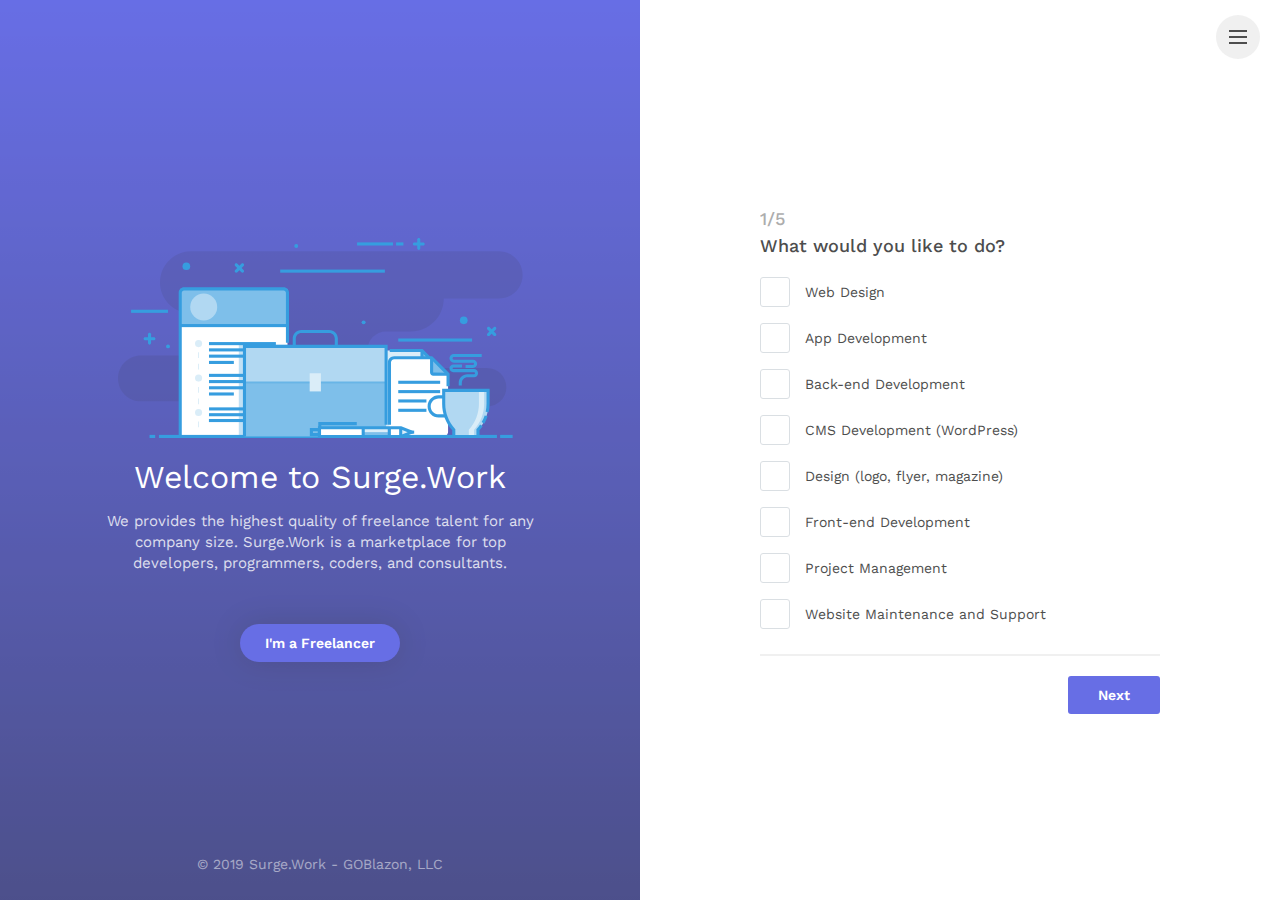
==== public/index.html @ 239bff36 "first commit" ====
<!DOCTYPE html>
<html lang="en">

<head>
    <meta charset="utf-8">
    <meta http-equiv="X-UA-Compatible" content="IE=edge">
    <meta name="viewport" content="width=device-width, initial-scale=1, shrink-to-fit=no">
    <meta name="description" content="Start a project with Surge.Work. Welcome to the world of freelancers.">
    <meta name="keywords" content="Offshore outsourcing, Freelancers, php Programmers, Coders, Developers,  Web Designers, Website Design">
    <meta name="author" content="GOBlazon - GitStray">
    <title>Surge.Work | Hire freelancers to help you with your next project.</title>

    <!-- update the version number as needed -->
    <script defer src="/__/firebase/6.4.0/firebase-app.js"></script>
    <!-- include only the Firebase features as you need -->
    <script defer src="/__/firebase/6.4.0/firebase-auth.js"></script>
    <script defer src="/__/firebase/6.4.0/firebase-database.js"></script>
    <script defer src="/__/firebase/6.4.0/firebase-messaging.js"></script>
    <script defer src="/__/firebase/6.4.0/firebase-storage.js"></script>
    <!-- initialize the SDK after all desired features are loaded -->
    <script defer src="/__/firebase/init.js"></script>

    <!-- Favicons-->
    <link rel="shortcut icon" href="img/favicon.ico" type="image/x-icon">
    <link rel="apple-touch-icon" type="image/x-icon" href="img/apple-touch-icon-57x57-precomposed.png">
    <link rel="apple-touch-icon" type="image/x-icon" sizes="72x72" href="img/apple-touch-icon-72x72-precomposed.png">
    <link rel="apple-touch-icon" type="image/x-icon" sizes="114x114" href="img/apple-touch-icon-114x114-precomposed.png">
    <link rel="apple-touch-icon" type="image/x-icon" sizes="144x144" href="img/apple-touch-icon-144x144-precomposed.png">

    <!-- GOOGLE WEB FONT -->
    <link href="https://fonts.googleapis.com/css?family=Work+Sans:400,500,600" rel="stylesheet">

    <!-- BASE CSS -->
    <link href="css/bootstrap.min.css" rel="stylesheet">
	<link href="css/menu.css" rel="stylesheet">
    <link href="css/style.css" rel="stylesheet">
	<link href="css/vendors.css" rel="stylesheet">

    <!-- YOUR CUSTOM CSS -->
    <link href="css/custom.css" rel="stylesheet">
	
	<!-- MODERNIZR MENU -->
	<script src="js/modernizr.js"></script>

</head>

<body>
	
	<div id="preloader">
		<div data-loader="circle-side"></div>
	</div><!-- /Preload -->
	
	<div id="loader_form">
		<div data-loader="circle-side-2"></div>
	</div><!-- /loader_form -->
	
	<nav>
            <ul class="cd-primary-nav">
                    <li><a href="index.html" class="animated_link">Request a Developer</a></li>
                    <li><a href="about.html" class="animated_link">About Us Surge.Work</a></li>
                    <li><a href="contacts.html" class="animated_link">Contact Us</a></li>
                  </ul>
	</nav>
	<!-- /menu -->
	
	<div class="container-fluid full-height">
		<div class="row row-height">
			<div class="col-lg-6 content-left">
				<div class="content-left-wrapper">
                        <!--a href="index.html" id="logo"><img src="img/logo.png" alt="" width="49" height="35"></a-->
                        <!--div id="social">
                          <ul>
                            <li><a href="#0"><i class="icon-facebook"></i></a></li>
                            <li><a href="#0"><i class="icon-twitter"></i></a></li>
                            <li><a href="#0"><i class="icon-google"></i></a></li>
                            <li><a href="#0"><i class="icon-linkedin"></i></a></li>
                          </ul>
                        </div>-->
                        <!-- /social -->
					<!-- /social -->
					<div>
						<figure><img src="img/info_graphic_3.svg" alt="" class="img-fluid"></figure>
						<h2>Welcome to Surge.Work</h2>
						<p>We provides the highest quality of freelance talent for any company size.  Surge.Work is a marketplace for top developers, programmers, coders, and consultants.</p>
						<a href="https://goblazon.com/" class="btn_1 rounded" target="_blank">I'm a Freelancer</a>
						<a href="#start" class="btn_1 rounded mobile_btn">Start Now!</a>
						</div>
						<div class="copy">© 2019 Surge.Work - GOBlazon, LLC</div>
				</div>
				<!-- /content-left-wrapper -->
			</div>
			<!-- /content-left -->

			<div class="col-lg-6 content-right" id="start">
				<div id="wizard_container">
					<div id="top-wizard">
							<div id="progressbar"></div>
						</div>
						<!-- /top-wizard -->
						<form id="wrapped" method="POST" enctype="multipart/form-data">
							<input id="website" name="website" type="text" value="" id="project-type">
							<!-- Leave for security protection, read docs for details -->
							<div id="middle-wizard">
								<div class="step">
									<h3 class="main_question"><strong>1/5</strong>What would you like to do? </h3>
									<div class="form-group">
										<label class="container_check version_2">Web Design 
										<input type="checkbox" name="question_1[]" value="Web Design" class="required" onchange="getVals(this, 'question_1');">
										<span class="checkmark"></span>
										</label>
									</div>
									<div class="form-group">
										<label class="container_check version_2">App Development
										<input type="checkbox" name="question_1[]" value="App Development" class="required" onchange="getVals(this, 'question_1');">
										<span class="checkmark"></span>
										</label>
									</div>
									<div class="form-group">
										<label class="container_check version_2">Back-end Development
										<input type="checkbox" name="question_1[]" value="Back-end Development" class="required" onchange="getVals(this, 'question_1');">
										<span class="checkmark"></span>
										</label>
									</div>
									<div class="form-group">
										<label class="container_check version_2">CMS Development (WordPress)
										<input type="checkbox" name="question_1[]" value="CMS Development (WordPress)" class="required" onchange="getVals(this, 'question_1');">
										<span class="checkmark"></span>
										</label>
									</div>
									<div class="form-group">
										<label class="container_check version_2">Design (logo, flyer, magazine)
										<input type="checkbox" name="question_1[]" value="Design (logo, flyer, magazine)" class="required" onchange="getVals(this, 'question_1');">
										<span class="checkmark"></span>
										</label>
									</div>
									<div class="form-group">
										<label class="container_check version_2">Front-end Development
										<input type="checkbox" name="question_1[]" value="Front-end Development" class="required" onchange="getVals(this, 'question_1');">
										<span class="checkmark"></span>
										</label>
									</div>
									<div class="form-group">
										<label class="container_check version_2">Project Management
										<input type="checkbox" name="question_1[]" value="Project Management" class="required" onchange="getVals(this, 'question_1');">
										<span class="checkmark"></span>
										</label>
									</div>
									<div class="form-group">
										<label class="container_check version_2">Website Maintenance and Support
										<input type="checkbox" name="question_1[]" value="Website Maintenance and Support" class="required" onchange="getVals(this, 'question_1');">
										<span class="checkmark"></span>
										</label>
									</div>
								</div>
								<!-- /step-->
								<div class="step">
									<h3 class="main_question"><strong>2/5</strong>Please provide any additional information</h3>
									<div class="form-group add_top_30">
										<label>Additional information</label>
										<textarea name="additional_message" class="form-control required" id="projectDis" style="height:150px;" placeholder="Type here additional info..." onkeyup="getVals(this, 'additional_message');"></textarea>
									</div>
									<div class="form-group add_top_30">
										<label>Optional file upload<br><small>(Files accepted: gif, jpg, jpeg, .png, .pdf, .doc/docx - Max file size: 50k for demo purpose, you can increase based on your host settings.)</small></label>
										<div class="fileupload">
											<input type="file" name="fileupload" id="fileupload" accept="image/*,.pdf,application/msword,application/vnd.openxmlformats-officedocument.wordprocessingml.document" onchange="getVals(this, 'fileupload');">
										</div>
									</div>
								</div>
								<!-- /step-->
								<div class="step">
									<h3 class="main_question"><strong>3/5</strong>What is your budget?</h3>
									<div class="budget_slider">
										<input type="range" name="budget" id="budget" min="0" max="10000" step="200" value="0" data-orientation="horizontal" onchange="getVals(this, 'budget');">
										<span>$</span>
									</div>
									<p>This doesn't have to be exact. Having this information will better help us deliver the best solution.</p>
                                    <p>If you have no idea what your budget is, leave the amount a $0 and one of our project managers will contact you before getting started.</p>
								</div>
								<!-- /step-->
								<div class="step">
									<h3 class="main_question"><strong>4/5</strong>Please fill with your details</h3>
									<div class="form-group">
										<input type="text" name="firstname" id="firstName" class="form-control required" placeholder="First Name">
									</div>
									<div class="form-group">
										<input type="text" name="lastname" id="lastName" class="form-control required" placeholder="Last Name">
									</div>
									<div class="form-group">
										<input type="email" name="email" id="email" class="form-control required" placeholder="Your Email">
									</div>
									<div class="form-group">
										<input type="text" name="telephone" id="telephone" class="form-control" placeholder="Telephone">
									</div>
									<div class="form-group terms">
										<label class="container_check">Please accept our <a href="#" data-toggle="modal" data-target="#terms-txt">Terms and conditions</a>
											<input type="checkbox" name="terms" value="Yes" class="required">
											<span class="checkmark"></span>
										</label>
									</div>
								</div>
								<!-- /step-->
								<div class="submit step">
									<h3 class="main_question"><strong>5/5</strong>Summary</h3>
									<div class="summary">
										<ul>
											<li><strong>1</strong>
												<h5>What your poject need?</h5>
												<p id="question_1"></p>
											</li>
											<li><strong>2</strong>
												<h5>Additional information</h5>
												<p id="additional_message"></p>
												<p><label>File upload</label>: <span id="fileupload"></span></p>
											</li>
											<li><strong>3</strong>
												<h5>What is your budget?</h5>
												<p>$<span id="budget"></span></p>
											</li>
										</ul>
									</div>
								</div>
								<!-- /step-->
							</div>
							<!-- /middle-wizard -->
							<div id="bottom-wizard">
								<button type="button" name="backward" class="backward">Prev</button>
								<button type="button" name="forward" class="forward">Next</button>
								<button type="submit" name="process" class="submit">Submit</button>
							</div>
							<!-- /bottom-wizard -->
						</form>
					</div>
					<!-- /Wizard container -->
			</div>
			<!-- /content-right-->
		</div>
		<!-- /row-->
	</div>
	<!-- /container-fluid -->

	<div class="cd-overlay-nav">
		<span></span>
	</div>
	<!-- /cd-overlay-nav -->

	<div class="cd-overlay-content">
		<span></span>
	</div>
	<!-- /cd-overlay-content -->

	<a href="#0" class="cd-nav-trigger">Menu<span class="cd-icon"></span></a>
	<!-- /menu button -->
	
	<!-- Modal terms -->
	<div class="modal fade" id="terms-txt" tabindex="-1" role="dialog" aria-labelledby="termsLabel" aria-hidden="true">
		<div class="modal-dialog modal-dialog-centered">
			<div class="modal-content">
				<div class="modal-header">
					<h4 class="modal-title" id="termsLabel">Terms and conditions</h4>
					<button type="button" class="close" data-dismiss="modal" aria-hidden="true">&times;</button>
				</div>
				<div class="modal-body">
					<p>Lorem ipsum dolor sit amet, in porro albucius qui, in <strong>nec quod novum accumsan</strong>, mei ludus tamquam dolores id. No sit debitis meliore postulant, per ex prompta alterum sanctus, pro ne quod dicunt sensibus.</p>
					<p>Lorem ipsum dolor sit amet, in porro albucius qui, in nec quod novum accumsan, mei ludus tamquam dolores id. No sit debitis meliore postulant, per ex prompta alterum sanctus, pro ne quod dicunt sensibus. Lorem ipsum dolor sit amet, <strong>in porro albucius qui</strong>, in nec quod novum accumsan, mei ludus tamquam dolores id. No sit debitis meliore postulant, per ex prompta alterum sanctus, pro ne quod dicunt sensibus.</p>
					<p>Lorem ipsum dolor sit amet, in porro albucius qui, in nec quod novum accumsan, mei ludus tamquam dolores id. No sit debitis meliore postulant, per ex prompta alterum sanctus, pro ne quod dicunt sensibus.</p>
				</div>
				<div class="modal-footer">
					<button type="button" class="btn_1" data-dismiss="modal">Close</button>
				</div>
			</div>
			<!-- /.modal-content -->
		</div>
		<!-- /.modal-dialog -->
	</div>
	<!-- /.modal -->
	
	<!-- COMMON SCRIPTS -->
	<script src="js/jquery-3.2.1.min.js"></script>
    <script src="js/common_scripts.min.js"></script>
	<script src="js/velocity.min.js"></script>
	<script src="js/functions.js"></script>
	<script src="js/file-validator.js"></script>

	<!-- Wizard script -->
	<script src="js/quotation_func.js"></script>

</body>
</html>
---- public/css/menu.css ----
/* -------------------------------- 
Primary style
-------------------------------- */
*, *::after, *::before {
  -webkit-box-sizing: border-box;
  -moz-box-sizing: border-box;
  box-sizing: border-box;
}

*::after, *::before {
  content: '';
}

/* -------------------------------- 
Main components 
-------------------------------- */
.cd-nav-trigger {
  position: absolute;
  display: inline-block;
}

.cd-nav-trigger {
  top: 15px;
  right: 20px;
  height: 44px;
  width: 44px;
  z-index: 5;
  /* image replacement */
  overflow: hidden;
  text-indent: 100%;
  white-space: nowrap;
}
@media (max-width: 991px) {
  .cd-nav-trigger {
    top: 10px;
    right: 15px;
  }
}

.cd-nav-trigger .cd-icon {
  /* icon created in CSS */
  position: absolute;
  left: 50%;
  top: 50%;
  bottom: auto;
  right: auto;
  -webkit-transform: translateX(-50%) translateY(-50%);
  -moz-transform: translateX(-50%) translateY(-50%);
  -ms-transform: translateX(-50%) translateY(-50%);
  -o-transform: translateX(-50%) translateY(-50%);
  transform: translateX(-50%) translateY(-50%);
  display: inline-block;
  width: 18px;
  height: 2px;
  background-color: #222;
  z-index: 10;
}

.cd-nav-trigger .cd-icon::before, .cd-nav-trigger .cd-icon:after {
  /* upper and lower lines of the menu icon */
  position: absolute;
  top: 0;
  right: 0;
  width: 100%;
  height: 100%;
  background-color: #222;
  /* Force Hardware Acceleration in WebKit */
  -webkit-transform: translateZ(0);
  -moz-transform: translateZ(0);
  -ms-transform: translateZ(0);
  -o-transform: translateZ(0);
  transform: translateZ(0);
  -webkit-backface-visibility: hidden;
  backface-visibility: hidden;
  /* apply transition to transform property */
  -webkit-transition: -webkit-transform .3s;
  -moz-transition: -moz-transform .3s;
  transition: transform .3s;
}

.cd-nav-trigger .cd-icon::before {
  -webkit-transform: translateY(-6px) rotate(0deg);
  -moz-transform: translateY(-6px) rotate(0deg);
  -ms-transform: translateY(-6px) rotate(0deg);
  -o-transform: translateY(-6px) rotate(0deg);
  transform: translateY(-6px) rotate(0deg);
}

.cd-nav-trigger .cd-icon::after {
  -webkit-transform: translateY(6px) rotate(0deg);
  -moz-transform: translateY(6px) rotate(0deg);
  -ms-transform: translateY(6px) rotate(0deg);
  -o-transform: translateY(6px) rotate(0deg);
  transform: translateY(6px) rotate(0deg);
}

.cd-nav-trigger::before, .cd-nav-trigger::after {
  /* 2 rounded colored backgrounds for the menu icon */
  position: absolute;
  top: 0;
  left: 0;
  border-radius: 50%;
  height: 100%;
  width: 100%;
  /* Force Hardware Acceleration in WebKit */
  -webkit-transform: translateZ(0);
  -moz-transform: translateZ(0);
  -ms-transform: translateZ(0);
  -o-transform: translateZ(0);
  transform: translateZ(0);
  -webkit-backface-visibility: hidden;
  backface-visibility: hidden;
  -webkit-transition-property: -webkit-transform;
  -moz-transition-property: -moz-transform;
  transition-property: transform;
}

.cd-nav-trigger::before {
  background-color: #ededed;
  -webkit-transform: scale(1);
  -moz-transform: scale(1);
  -ms-transform: scale(1);
  -o-transform: scale(1);
  transform: scale(1);
  -webkit-transition-duration: 0.3s;
  -moz-transition-duration: 0.3s;
  transition-duration: 0.3s;
  -webkit-transition-delay: 0.4s;
  -moz-transition-delay: 0.4s;
  transition-delay: 0.4s;
}

.cd-nav-trigger::after {
  background-color: #ededed;
  -webkit-transform: scale(0);
  -moz-transform: scale(0);
  -ms-transform: scale(0);
  -o-transform: scale(0);
  transform: scale(0);
  -webkit-transition-duration: 0s;
  -moz-transition-duration: 0s;
  transition-duration: 0s;
  -webkit-transition-delay: 0s;
  -moz-transition-delay: 0s;
  transition-delay: 0s;
}

.cd-nav-trigger.close-nav::before {
  /* user clicks on the .cd-nav-trigger element - 1st rounded background disappears */
  -webkit-transform: scale(0);
  -moz-transform: scale(0);
  -ms-transform: scale(0);
  -o-transform: scale(0);
  transform: scale(0);
}

.cd-nav-trigger.close-nav::after {
  /* user clicks on the .cd-nav-trigger element - 2nd rounded background appears */
  -webkit-transform: scale(1);
  -moz-transform: scale(1);
  -ms-transform: scale(1);
  -o-transform: scale(1);
  transform: scale(1);
  -webkit-transition-duration: 0.3s;
  -moz-transition-duration: 0.3s;
  transition-duration: 0.3s;
  -webkit-transition-delay: 0.4s;
  -moz-transition-delay: 0.4s;
  transition-delay: 0.4s;
}

.cd-nav-trigger.close-nav .cd-icon {
  /* user clicks on the .cd-nav-trigger element - transform the icon */
  background-color: transparent;
}

.cd-nav-trigger.close-nav .cd-icon::before, .cd-nav-trigger.close-nav .cd-icon::after {
  background-color: #222;
}

.cd-nav-trigger.close-nav .cd-icon::before {
  -webkit-transform: translateY(0) rotate(45deg);
  -moz-transform: translateY(0) rotate(45deg);
  -ms-transform: translateY(0) rotate(45deg);
  -o-transform: translateY(0) rotate(45deg);
  transform: translateY(0) rotate(45deg);
}

.cd-nav-trigger.close-nav .cd-icon::after {
  -webkit-transform: translateY(0) rotate(-45deg);
  -moz-transform: translateY(0) rotate(-45deg);
  -ms-transform: translateY(0) rotate(-45deg);
  -o-transform: translateY(0) rotate(-45deg);
  transform: translateY(0) rotate(-45deg);
}

.cd-primary-nav {
  /* by default it's hidden */
  position: fixed;
  left: 0;
  top: 0;
  height: 100%;
  width: 100%;
  padding: 80px 5%;
  z-index: 3;
  background-color: #fff;
  overflow: auto;
  /* this fixes the buggy scrolling on webkit browsers - mobile devices only - when overflow property is applied */
  -webkit-overflow-scrolling: touch;
  visibility: hidden;
  opacity: 0;
  -webkit-transition: visibility 0s, opacity 0.3s;
  -moz-transition: visibility 0s, opacity 0.3s;
  transition: visibility 0s, opacity 0.3s;
}

ul.cd-primary-nav {
  list-style: none;
  padding: 80px 0 0 0;
  margin: 0;
}

.cd-primary-nav li {
  margin: 1.2em 0;
  text-align: center;
  text-transform: capitalize;
}

.cd-primary-nav a {
  -webkit-font-smoothing: antialiased;
  -moz-osx-font-smoothing: grayscale;
  -webkit-transition: color 0.2s;
  -moz-transition: color 0.2s;
  transition: color 0.2s;
  color: #777;
  font-size: 18px;
}

.no-touch .cd-primary-nav a:hover {
  color: #434bdf;
}

.cd-primary-nav.fade-in {
  /* navigation visible at the end of the circle animation */
  visibility: visible;
  opacity: 1;
}

@media only screen and (min-width: 768px) {
  .cd-primary-nav li {
    margin: 2em 0;
  }

  .cd-primary-nav a {
    font-size: 21px;
  }
}
@media only screen and (min-width: 1170px) {
  .cd-primary-nav li {
    margin: 2.6em 0;
  }

  .cd-primary-nav a {
    font-size: 24px;
  }
}
.cd-overlay-nav, .cd-overlay-content {
  /* containers of the 2 main rounded backgrounds - these containers are used to position the rounded bgs behind the menu icon */
  position: fixed;
  top: 18px;
  right: 5%;
  height: 4px;
  width: 4px;
  -webkit-transform: translateX(-20px) translateY(20px);
  -moz-transform: translateX(-20px) translateY(20px);
  -ms-transform: translateX(-20px) translateY(20px);
  -o-transform: translateX(-20px) translateY(20px);
  transform: translateX(-20px) translateY(20px);
}

.cd-overlay-nav span, .cd-overlay-content span {
  display: inline-block;
  position: absolute;
  border-radius: 50%;
  /* Force Hardware Acceleration in WebKit */
  -webkit-transform: translateZ(0);
  -moz-transform: translateZ(0);
  -ms-transform: translateZ(0);
  -o-transform: translateZ(0);
  transform: translateZ(0);
  -webkit-backface-visibility: hidden;
  backface-visibility: hidden;
  will-change: transform;
  -webkit-transform-origin: 50% 50%;
  -moz-transform-origin: 50% 50%;
  -ms-transform-origin: 50% 50%;
  -o-transform-origin: 50% 50%;
  transform-origin: 50% 50%;
  -webkit-transform: scale(0);
  -moz-transform: scale(0);
  -ms-transform: scale(0);
  -o-transform: scale(0);
  transform: scale(0);
}

.cd-overlay-nav.is-hidden, .cd-overlay-content.is-hidden {
  /* background fades out at the end of the animation */
  opacity: 0;
  visibility: hidden;
  -webkit-transition: opacity .3s 0s, visibility 0s .3s;
  -moz-transition: opacity .3s 0s, visibility 0s .3s;
  transition: opacity .3s 0s, visibility 0s .3s;
}

.cd-overlay-nav {
  /* main rounded colored bg 1 */
  z-index: 2;
}

.cd-overlay-nav span {
  background-color: #434bdf;
}

.cd-overlay-content {
  /* main rounded colored bg 2 */
  z-index: 4;
}

.cd-overlay-content span {
  background-color: #434bdf;
}
---- public/css/style.css ----
/*
Theme Name: Wilio
Theme URI: http://www.ansonika.com/wilio/
Author: Ansonika
Author URI: http://themeforest.net/user/Ansonika/

[Table of contents] 

1. SITE STRUCTURE and TYPOGRAPHY
- 1.1 Typography
- 1.2 Buttons
- 1.3 Structure

2. CONTENT
- 2.1 Wizard
- 2.2 Success submit
- 2.3 Inner pages

3. COMMON
- 3.1 Misc
- 3.2 Spacing

/*============================================================================================*/
/* 1.  SITE STRUCTURE and TYPOGRAPHY */
/*============================================================================================*/
/*-------- 1.1 Typography --------*/
/* rem reference
10px = 0.625rem
12px = 0.75rem
14px = 0.875rem
16px = 1rem (base)
18px = 1.125rem
20px = 1.25rem
24px = 1.5rem
30px = 1.875rem
32px = 2rem
*/
html,
body {
  height: 100%;
}

html * {
  -webkit-font-smoothing: antialiased;
  -moz-osx-font-smoothing: grayscale;
}

body {
  background: white;
  font-size: 0.875rem;
  line-height: 1.4;
  font-family: "Work Sans", Arial, sans-serif;
  color: #555555;
}

h1,
h2,
h3,
h4,
h5,
h6 {
  color: #222222;
}

p {
  margin-bottom: 25px;
}

strong {
  font-weight: 500;
}

label {
  font-weight: 400;
  margin-bottom: 3px;
  color: #222222;
}

hr {
  margin: 30px 0 30px 0;
  border-color: #dddddd;
}

ul, ol {
  list-style: none;
  margin: 0 0 25px 0;
  padding: 0;
}

/*General links color*/
a {
  color: #434bdf;
  text-decoration: none;
  -moz-transition: all 0.3s ease-in-out;
  -o-transition: all 0.3s ease-in-out;
  -webkit-transition: all 0.3s ease-in-out;
  -ms-transition: all 0.3s ease-in-out;
  transition: all 0.3s ease-in-out;
  outline: none;
}
a:hover, a:focus {
  color: #111;
  text-decoration: none;
  outline: none;
}

a.animated_link {
  position: relative;
  text-decoration: none;
}

a.animated_link {
  position: relative;
  text-decoration: none;
}
a.animated_link:before {
  content: "";
  position: absolute;
  width: 100%;
  height: 1px;
  bottom: -5px;
  opacity: 1;
  left: 0;
  background-color: #434bdf;
  visibility: hidden;
  -webkit-transform: scaleX(0);
  transform: scaleX(0);
  -moz-transition: all 0.3s ease;
  -o-transition: all 0.3s ease;
  -webkit-transition: all 0.3s ease;
  -ms-transition: all 0.3s ease;
  transition: all 0.3s ease;
}
a.animated_link:hover:before {
  visibility: visible;
  -webkit-transform: scaleX(1);
  transform: scaleX(1);
}

a.animated_link.active {
  position: relative;
  text-decoration: none;
  color: #434bdf;
}
a.animated_link.active:before {
  content: "";
  position: absolute;
  width: 100%;
  height: 1px;
  bottom: -5px;
  opacity: 1;
  left: 0;
  background-color: #434bdf;
  visibility: visible;
  -webkit-transform: scaleX(1);
  transform: scaleX(1);
}

/*-------- 1.2 Buttons --------*/
a.btn_1,
.btn_1 {
  border: none;
  color: #fff;
  background: #434bdf;
  outline: none;
  cursor: pointer;
  display: inline-block;
  text-decoration: none;
  padding: 12px 25px;
  color: #fff;
  font-weight: 600;
  text-align: center;
  line-height: 1;
  -moz-transition: all 0.3s ease-in-out;
  -o-transition: all 0.3s ease-in-out;
  -webkit-transition: all 0.3s ease-in-out;
  -ms-transition: all 0.3s ease-in-out;
  transition: all 0.3s ease-in-out;
  -webkit-border-radius: 3px;
  -moz-border-radius: 3px;
  -ms-border-radius: 3px;
  border-radius: 3px;
  font-size: 14px;
  font-size: 0.875rem;
}
a.btn_1:hover,
.btn_1:hover {
  background-color: #d80075;
}
a.btn_1.full-width,
.btn_1.full-width {
  display: block;
  width: 100%;
  text-align: center;
  margin-bottom: 5px;
}
a.btn_1.small,
.btn_1.small {
  padding: 7px 10px;
  font-size: 13px;
  font-size: 0.8125rem;
}
a.btn_1.medium,
.btn_1.medium {
  font-size: 16px;
  font-size: 1rem;
  padding: 18px 30px;
}
a.btn_1.rounded,
.btn_1.rounded {
  -webkit-border-radius: 25px !important;
  -moz-border-radius: 25px !important;
  -ms-border-radius: 25px !important;
  border-radius: 25px !important;
  -webkit-box-shadow: 0px 0px 30px 0px rgba(0, 0, 0, 0.2);
  -moz-box-shadow: 0px 0px 30px 0px rgba(0, 0, 0, 0.2);
  box-shadow: 0px 0px 30px 0px rgba(0, 0, 0, 0.2);
}

/*-------- 1.3 Structure --------*/
/* Preloader */
#preloader {
  position: fixed;
  top: 0;
  left: 0;
  right: 0;
  width: 100%;
  height: 100%;
  bottom: 0;
  background-color: #fff;
  z-index: 999999;
}

[data-loader="circle-side"] {
  position: absolute;
  width: 50px;
  height: 50px;
  top: 50%;
  left: 50%;
  margin-left: -25px;
  margin-top: -25px;
  -webkit-animation: circle infinite .95s linear;
  -moz-animation: circle infinite .95s linear;
  -o-animation: circle infinite .95s linear;
  animation: circle infinite .95s linear;
  border: 2px solid #333;
  border-top-color: rgba(0, 0, 0, 0.2);
  border-right-color: rgba(0, 0, 0, 0.2);
  border-bottom-color: rgba(0, 0, 0, 0.2);
  border-radius: 100%;
}

#loader_form {
  position: fixed;
  top: 0;
  left: 0;
  right: 0;
  width: 100%;
  height: 100%;
  bottom: 0;
  background-color: #fff;
  background-color: rgba(255, 255, 255, 0.6);
  z-index: 999999;
  display: none;
}

[data-loader="circle-side-2"] {
  position: absolute;
  width: 50px;
  height: 50px;
  top: 50%;
  left: 50%;
  margin-left: -25px;
  margin-top: -25px;
  -webkit-animation: circle infinite .95s linear;
  -moz-animation: circle infinite .95s linear;
  -o-animation: circle infinite .95s linear;
  animation: circle infinite .95s linear;
  border: 2px solid #333;
  border-top-color: rgba(0, 0, 0, 0.2);
  border-right-color: rgba(0, 0, 0, 0.2);
  border-bottom-color: rgba(0, 0, 0, 0.2);
  border-radius: 100%;
}

@-webkit-keyframes circle {
  0% {
    -webkit-transform: rotate(0);
    -ms-transform: rotate(0);
    -o-transform: rotate(0);
    transform: rotate(0);
  }

  100% {
    -webkit-transform: rotate(360deg);
    -ms-transform: rotate(360deg);
    -o-transform: rotate(360deg);
    transform: rotate(360deg);
  }
}

@-moz-keyframes circle {
  0% {
    -webkit-transform: rotate(0);
    -ms-transform: rotate(0);
    -o-transform: rotate(0);
    transform: rotate(0);
  }

  100% {
    -webkit-transform: rotate(360deg);
    -ms-transform: rotate(360deg);
    -o-transform: rotate(360deg);
    transform: rotate(360deg);
  }
}

@-o-keyframes circle {
  0% {
    -webkit-transform: rotate(0);
    -ms-transform: rotate(0);
    -o-transform: rotate(0);
    transform: rotate(0);
  }

  100% {
    -webkit-transform: rotate(360deg);
    -ms-transform: rotate(360deg);
    -o-transform: rotate(360deg);
    transform: rotate(360deg);
  }
}

@keyframes circle {
  0% {
    -webkit-transform: rotate(0);
    -ms-transform: rotate(0);
    -o-transform: rotate(0);
    transform: rotate(0);
  }

  100% {
    -webkit-transform: rotate(360deg);
    -ms-transform: rotate(360deg);
    -o-transform: rotate(360deg);
    transform: rotate(360deg);
  }
}

.row-height {
  height: 100vh;
}
@media (max-width: 991px) {
  .row-height {
    height: auto;
  }
}

.content-left {
  background-color: #434bdf;
  padding: 0;
}

.content-left-wrapper {
  display: flex;
  justify-content: center;
  align-items: center;
  text-align: center;
  height: 100%;
  min-height: 100%;
  padding: 60px 90px 35px 90px;
  background-color: #434bdf;
  color: #fff;
  text-align: center;
  position: relative;
  background: transparent;
  background: -webkit-linear-gradient(top, transparent, rgba(0, 0, 0, 0.5));
  background: linear-gradient(to bottom, transparent, rgba(0, 0, 0, 0.5));
}
@media (max-width: 991px) {
  .content-left-wrapper {
    height: auto;
    padding: 95px 30px 35px 30px;
  }
}
@media (max-width: 767px) {
  .content-left-wrapper {
    padding: 95px 15px 35px 15px;
  }
}
@media (max-width: 991px) {
  .content-left-wrapper figure img {
    height: 150px;
  }
}
.content-left-wrapper h2 {
  color: #fff;
  font-size: 32px;
  font-size: 2rem;
  margin: 20px 0 15px 0;
  font-weight: 400;
}
@media (max-width: 767px) {
  .content-left-wrapper h2 {
    font-size: 26px;
    font-size: 1.625rem;
  }
}
.content-left-wrapper p {
  font-size: 15px;
  font-size: 0.9375rem;
  opacity: 0.8;
}
@media (max-width: 767px) {
  .content-left-wrapper p {
    font-size: 14px;
    font-size: 0.875rem;
  }
}
.content-left-wrapper .btn_1 {
  margin: 25px 0 25px 0;
}
@media (max-width: 991px) {
  .content-left-wrapper .btn_1 {
    display: none;
  }
}
.content-left-wrapper .btn_1.mobile_btn {
  display: none;
}
@media (max-width: 767px) {
  .content-left-wrapper .btn_1.mobile_btn {
    margin: 5px 0 30px 0;
    display: inline-block;
  }
}

.content-right {
  padding: 60px;
  height: 100%;
  min-height: 100%;
  overflow-y: scroll;
  display: flex;
  justify-content: center;
  align-items: center;
}
@media (max-width: 991px) {
  .content-right {
    height: auto;
    padding: 30px 15px;
  }
}

a#logo {
  position: absolute;
  left: 20px;
  top: 15px;
  display: block;
  height: 35px;
}
@media (max-width: 991px) {
  a#logo {
    left: 15px;
    top: 10px;
  }
}

#social {
  position: absolute;
  top: 15px;
  right: 20px;
}
@media (max-width: 991px) {
  #social {
    right: 70px;
  }
}
#social ul {
  margin: 0;
  padding: 0;
  text-align: center;
}
#social ul li {
  float: left;
  margin: 0 5px 10px 0;
  list-style: none;
}
#social ul li a {
  color: #fff;
  opacity: 0.6;
  text-align: center;
  line-height: 35px;
  display: block;
  font-size: 16px;
  font-size: 1rem;
  -moz-transition: all 0.3s ease-in-out;
  -o-transition: all 0.3s ease-in-out;
  -webkit-transition: all 0.3s ease-in-out;
  -ms-transition: all 0.3s ease-in-out;
  transition: all 0.3s ease-in-out;
}
#social ul li a:hover {
  opacity: 1;
}

.copy {
  position: absolute;
  bottom: 25px;
  left: 0;
  width: 100%;
  opacity: 0.5;
}
@media (max-width: 991px) {
  .copy {
    display: none;
  }
}

/*============================================================================================*/
/* 2.  CONTENT */
/*============================================================================================*/
/*-------- 2.1 Wizard --------*/
#left_form {
  text-align: center;
}
#left_form h2 {
  font-size: 28px;
  font-size: 1.75rem;
  color: #0686D8;
}
@media (max-width: 767px) {
  #left_form figure img {
    height: 130px;
    width: auto;
  }
}

input#website {
  display: none;
}

#wizard_container {
  width: 400px;
}
@media (max-width: 767px) {
  #wizard_container {
    width: 100%;
  }
}

h3.main_question {
  margin: 0 0 20px 0;
  padding: 0;
  font-weight: 500;
  font-size: 18px;
  font-size: 1.125rem;
}
h3.main_question strong {
  display: block;
  color: #999;
  margin-bottom: 5px;
}

/* Wizard Buttons*/
button.backward,
button.forward,
button.submit {
  border: none;
  color: #fff;
  text-decoration: none;
  transition: background .5s ease;
  -moz-transition: background .5s ease;
  -webkit-transition: background .5s ease;
  -o-transition: background .5s ease;
  display: inline-block;
  cursor: pointer;
  outline: none;
  text-align: center;
  background: #434bdf;
  position: relative;
  font-size: 14px;
  font-size: 0.875rem;
  font-weight: 600;
  -webkit-border-radius: 3px;
  -moz-border-radius: 3px;
  -ms-border-radius: 3px;
  border-radius: 3px;
  line-height: 1;
  padding: 12px 30px;
}

button.backward {
  color: #777;
  background: #e8e8e8;
}

button[disabled] {
  display: none;
}

button.submit:before {
  content: "\4e";
  font-family: 'ElegantIcons';
  position: absolute;
  top: 8px;
  right: 10px;
  font-size: 18px;
  font-size: 1.125rem;
}

.backward:hover,
.forward:hover {
  background: #d80075;
  color: #fff;
}

#top-wizard {
  padding-bottom: 20px;
}

#middle-wizard {
  min-height: 330px;
}
@media (max-width: 991px) {
  #middle-wizard {
    min-height: inherit;
  }
}

#bottom-wizard {
  border-top: 2px solid #ededed;
  padding-top: 20px;
  text-align: right;
  margin-top: 25px;
}

.ui-widget-content {
  background-color: transparent;
}

.ui-widget-content a {
  color: #222222;
}

.ui-widget-header {
  background: #6C3;
}

.ui-widget-header a {
  color: #222222;
}

.ui-progressbar {
  height: 2px;
  width: 100%;
}

.ui-progressbar .ui-progressbar-value {
  height: 100%;
  -webkit-transition: all 0.2s ease;
  transition: all 0.2s ease;
}

.summary ul {
  margin: 0;
  padding: 0;
}
.summary ul li {
  margin: 0;
  padding: 0;
  border-bottom: 1px solid #ededed;
  position: relative;
  padding-left: 45px;
  margin-bottom: 25px;
}
.summary ul li:last-child {
  margin-bottom: 0;
  border-bottom: none;
}
.summary ul li strong {
  display: block;
  line-height: 26px;
  -webkit-border-radius: 50%;
  -moz-border-radius: 50%;
  -ms-border-radius: 50%;
  border-radius: 50%;
  width: 30px;
  height: 30px;
  position: absolute;
  left: 0;
  top: 0;
  text-align: center;
  border: 2px solid #ddd;
}
.summary ul li h5 {
  padding-top: 6px;
  font-size: 15px;
  font-size: 0.9375rem;
  font-weight: 500;
  color: #0686D8;
}
.summary ul li ul {
  margin: 20px 0 25px 0;
  padding: 0;
}
.summary ul li ul li {
  margin: 0;
  padding: 0;
  border-bottom: 0;
}
.summary label {
  font-weight: 500;
}

/*-------- 2.2 Success submit --------*/
#success {
  position: absolute;
  top: 50%;
  left: 50%;
  width: 300px;
  height: 190px;
  margin-top: -85px;
  margin-left: -150px;
  text-align: center;
}
#success h4 {
  font-weight: 400;
  margin: 20px 0 0 0;
  font-size: 18px;
  font-size: 1.125rem;
}
#success h4 span {
  display: block;
  margin-bottom: 0;
  font-weight: 500;
  font-size: 21px;
  font-size: 1.3125rem;
}

@-webkit-keyframes checkmark {
  0% {
    stroke-dashoffset: 50px;
  }

  100% {
    stroke-dashoffset: 0;
  }
}

@-ms-keyframes checkmark {
  0% {
    stroke-dashoffset: 50px;
  }

  100% {
    stroke-dashoffset: 0;
  }
}

@keyframes checkmark {
  0% {
    stroke-dashoffset: 50px;
  }

  100% {
    stroke-dashoffset: 0;
  }
}

@-webkit-keyframes checkmark-circle {
  0% {
    stroke-dashoffset: 240px;
  }

  100% {
    stroke-dashoffset: 480px;
  }
}

@-ms-keyframes checkmark-circle {
  0% {
    stroke-dashoffset: 240px;
  }

  100% {
    stroke-dashoffset: 480px;
  }
}

@keyframes checkmark-circle {
  0% {
    stroke-dashoffset: 240px;
  }

  100% {
    stroke-dashoffset: 480px;
  }
}

.inlinesvg .svg svg {
  display: inline;
}

.icon--order-success svg path {
  -webkit-animation: checkmark 0.25s ease-in-out 0.7s backwards;
  animation: checkmark 0.25s ease-in-out 0.7s backwards;
}

.icon--order-success svg circle {
  -webkit-animation: checkmark-circle 0.6s ease-in-out backwards;
  animation: checkmark-circle 0.6s ease-in-out backwards;
}

/*-------- 2.3 Inner pages --------*/
header {
  position: relative;
  padding: 15px 0;
  background-color: #fff;
  border-bottom: 1px solid #d9e1e6;
}
header .cd-nav-trigger {
  top: -5px !important;
}
header #social {
  right: 80px;
  top: 0;
}
header #social ul li a {
  color: #333;
}

/* Footer */
footer {
  border-top: 1px solid #ededed;
  padding: 30px 0;
}
footer p {
  margin: 0;
  padding: 0;
  float: right;
}
@media (max-width: 991px) {
  footer p {
    float: none;
  }
}
footer ul {
  float: left;
  margin: 0;
  padding: 0;
}
@media (max-width: 991px) {
  footer ul {
    float: none;
    margin-top: 10px;
  }
}
footer ul li {
  display: inline-block;
  margin-right: 15px;
}
footer ul li:after {
  content: "|";
  font-weight: 300;
  position: relative;
  left: 9px;
  color: #999;
}
footer ul li:last-child {
  margin-right: 0;
}
footer ul li:last-child:after {
  content: "";
}
footer ul li a {
  color: #555;
}
footer ul li a:hover {
  color: #121921;
}

.main_title {
  text-align: center;
}
.main_title h2 {
  margin: 0 0 10px 0;
  padding: 0;
  font-size: 42px;
  font-size: 2.625rem;
  color: #434bdf;
  text-transform: uppercase;
}
@media (max-width: 767px) {
  .main_title h2 {
    font-size: 32px;
    font-size: 2rem;
  }
}
.main_title h2 em {
  display: block;
  width: 40px;
  height: 4px;
  background-color: #ededed;
  margin: auto;
  -webkit-border-radius: 5px;
  -moz-border-radius: 5px;
  -ms-border-radius: 5px;
  border-radius: 5px;
  margin-bottom: 15px;
}
.main_title p {
  font-size: 18px;
  font-size: 1.125rem;
  padding: 0 10%;
  margin-bottom: 45px;
  color: #777;
}
@media (max-width: 767px) {
  .main_title p {
    font-size: 16px;
    font-size: 1rem;
  }
}

.owl-theme .owl-dots .owl-dot.active span,
.owl-theme .owl-dots .owl-dot:hover span {
  background: #434bdf !important;
}

main#general_page {
  background-color: #fff;
}

iframe#map_iframe {
  width: 100%;
  height: 450px;
  border: 0;
}
@media (max-width: 991px) {
  iframe#map_iframe {
    height: 400px;
  }
}

.box_style_2 {
  background-color: #f8f8f8;
  padding: 25px 30px 30px 30px;
  position: relative;
  margin-bottom: 25px;
}
.box_style_2 .form-control {
  background-color: white !important;
}

.box_style_2 hr {
  margin: 10px -30px 20px -30px;
  border: 0;
  border-top: 2px solid #fff;
}

ul.contacts_info {
  list-style: none;
  padding: 0;
  margin: 15px 0 0 0;
}

ul.contacts_info li {
  margin-bottom: 15px;
}

ul.contacts_info li:last-child {
  margin-bottom: 0;
}

.parallax_window_in {
  height: 420px;
  position: relative;
  display: table;
  width: 100%;
}

#sub_content_in {
  display: table-cell;
  padding: 45px 15% 0 15%;
  vertical-align: middle;
  text-align: center;
  background: rgba(0, 0, 0, 0.5);
}
@media (max-width: 767px) {
  #sub_content_in {
    padding: 45px 30px 0 30px;
  }
}
#sub_content_in h1 {
  color: #fff;
  font-weight: 600;
  font-size: 46px;
  font-size: 46px;
  font-size: 2.875rem;
  margin-bottom: 0;
}
@media (max-width: 767px) {
  #sub_content_in h1 {
    font-size: 36px;
    font-size: 2.25rem;
  }
}
#sub_content_in p {
  color: #fff;
  font-size: 24px;
  font-size: 1.5rem;
  font-weight: 300;
}
@media (max-width: 767px) {
  #sub_content_in p {
    font-size: 21px;
    font-size: 1.3125rem;
  }
}

.container_styled_1 {
  background: #f9f9f9;
}

.team-item-img {
  position: relative;
}

.team-item-img .team-item-detail {
  background: none repeat scroll 0 0 rgba(0, 0, 0, 0.8);
  text-align: center;
  color: #fff;
  display: -webkit-flex;
  display: flex;
  height: 100%;
  width: 100%;
  position: absolute;
  top: 0;
  left: 0;
  opacity: 0;
  visibility: hidden;
  overflow: hidden;
  transition: all 0.5s ease-in-out 0s;
  -moz-transition: all 0.5s ease-in-out 0s;
  -webkit-transition: all 0.5s ease-in-out 0s;
  -o-transition: all 0.5s ease-in-out 0s;
}

.team-item:hover .team-item-detail {
  opacity: 1;
  visibility: visible;
}

.team-item-img .team-item-detail .team-item-detail-inner {
  margin: auto;
  padding: 25px;
}

.team-item-detail-inner h4 {
  color: #fff;
  text-transform: uppercase;
  font-weight: 500;
}

.team-item-detail-inner .social {
  margin: 0 0px 25px 0px;
  padding: 0px;
}

.team-item-detail-inner .social li {
  list-style: none;
  display: inline-block;
  margin: 0px 5px;
}
.team-item-detail-inner .social li a {
  color: #fff;
}
.team-item-detail-inner .social li a:hover {
  color: #d80075;
}

.team-item-info {
  padding-top: 15px;
  text-align: center;
  text-transform: uppercase;
}
.team-item-info h4 {
  margin-bottom: 0px;
}

/*============================================================================================*/
/* 3.  COMMON */
/*============================================================================================*/
/*-------- 3.1 Misc --------*/
.modal-content {
  border: none;
  -webkit-box-shadow: 0px 0px 20px 0px rgba(0, 0, 0, 0.3);
  -moz-box-shadow: 0px 0px 20px 0px rgba(0, 0, 0, 0.3);
  box-shadow: 0px 0px 20px 0px rgba(0, 0, 0, 0.3);
}

.form-group {
  position: relative;
}
.form-group.terms {
  padding: 12px 0 0 0;
}
.form-group i {
  font-size: 18px;
  font-size: 1.125rem;
  position: absolute;
  right: 5px;
  top: 11px;
  color: #ccc;
  width: 25px;
  height: 25px;
  display: block;
  font-weight: 400 !important;
}

span.error {
  -moz-transition: all 0.3s ease-in-out;
  -o-transition: all 0.3s ease-in-out;
  -webkit-transition: all 0.3s ease-in-out;
  -ms-transition: all 0.3s ease-in-out;
  transition: all 0.3s ease-in-out;
  font-size: 12px;
  position: absolute;
  -webkit-border-radius: 3px;
  -moz-border-radius: 3px;
  border-radius: 3px;
  top: -20px;
  right: -15px;
  z-index: 2;
  height: 25px;
  line-height: 1;
  background-color: #e34f4f;
  color: #fff;
  font-weight: normal;
  display: inline-block;
  padding: 6px 8px;
}
span.error:after {
  content: '';
  position: absolute;
  border-style: solid;
  border-width: 0 6px 6px 0;
  border-color: transparent #e34f4f;
  display: block;
  width: 0;
  z-index: 1;
  bottom: -6px;
  left: 20%;
}

.container_radio.version_2 .error, .container_check.version_2 .error {
  left: -15px;
  top: -30px;
  right: inherit;
}

.radio_input .error {
  left: -15px;
  top: -30px;
  right: inherit;
}

.styled-select span.error {
  top: -20px;
}

.terms span.error {
  top: -30px;
  left: -15px;
  right: inherit;
}

.form-control {
  border: 1px solid #d2d8dd;
  -webkit-border-radius: 3px;
  -moz-border-radius: 3px;
  -ms-border-radius: 3px;
  border-radius: 3px;
  font-size: 14px;
  font-size: 0.875rem;
  height: calc(2.55rem + 2px);
}
.form-control:focus {
  box-shadow: none;
  border-color: #434bdf;
}

.rating_wp {
  background-color: #f9f9f9;
  -webkit-border-radius: 5px;
  -moz-border-radius: 5px;
  -ms-border-radius: 5px;
  border-radius: 5px;
  padding: 14px 10px 10px 15px;
  margin-bottom: 5px;
}

.rating {
  display: inline-block;
  font-size: 0;
  float: right;
  position: relative;
}
@media (max-width: 767px) {
  .rating {
    float: left;
    display: block;
  }
}

.rating span.error {
  top: -30px;
}

.rating_type {
  float: left;
  font-size: 16px;
  font-size: 1rem;
  font-weight: 500 !important;
  font-weight: normal;
  color: #434bdf;
}
@media (max-width: 767px) {
  .rating_type {
    float: none;
    display: block;
    margin-bottom: 5px;
  }
}

.rating-input {
  float: right;
  padding: 0;
  margin: 0 0 0 0;
  opacity: 0;
  width: 4px;
}

.rating:hover .rating-star:hover,
.rating:hover .rating-star:hover ~ .rating-star,
.rating-input:checked ~ .rating-star {
  background-position: 0 0;
}

.rating-star,
.rating:hover .rating-star {
  cursor: pointer;
  float: right;
  display: block;
  width: 25px;
  height: 25px;
  margin-right: 0;
  background: url(../img/stars.svg) 0 -27px;
}

.review_message {
  height: 250px !important;
}
@media (max-width: 767px) {
  .review_message {
    height: 200px !important;
  }
}

/* Checkbox style */
.container_check {
  display: block;
  position: relative;
  font-size: 14px;
  font-size: 0.875rem;
  padding-left: 30px;
  line-height: 1.3;
  margin-bottom: 10px;
  cursor: pointer;
  -webkit-user-select: none;
  -moz-user-select: none;
  -ms-user-select: none;
  user-select: none;
}
.container_check input {
  position: absolute;
  opacity: 0;
  cursor: pointer;
}
.container_check input:checked ~ .checkmark {
  background-color: #434bdf;
  border: 1px solid transparent;
}
.container_check .checkmark {
  position: absolute;
  top: 0;
  left: 0;
  height: 20px;
  width: 20px;
  border: 1px solid #d2d8dd;
  background-color: #fff;
  -webkit-border-radius: 3px;
  -moz-border-radius: 3px;
  -ms-border-radius: 3px;
  border-radius: 3px;
  -moz-transition: all 0.3s ease-in-out;
  -o-transition: all 0.3s ease-in-out;
  -webkit-transition: all 0.3s ease-in-out;
  -ms-transition: all 0.3s ease-in-out;
  transition: all 0.3s ease-in-out;
}
.container_check .checkmark:after {
  content: "";
  position: absolute;
  display: none;
  left: 7px;
  top: 3px;
  width: 5px;
  height: 10px;
  border: solid white;
  border-width: 0 2px 2px 0;
  -webkit-transform: rotate(45deg);
  -ms-transform: rotate(45deg);
  transform: rotate(45deg);
}
.container_check.version_2 {
  padding: 6px 0 0 45px;
  min-height: 30px;
}
.container_check.version_2 .checkmark {
  height: 30px;
  width: 30px;
}
.container_check.version_2 .checkmark:after {
  left: 12px;
  top: 8px;
  width: 5px;
  height: 10px;
}

.container_check input:checked ~ .checkmark:after {
  display: block;
}

/* Radio buttons */
.container_radio {
  display: block;
  position: relative;
  font-size: 14px;
  font-size: 0.875rem;
  padding-left: 30px;
  line-height: 1.3;
  margin-bottom: 10px;
  cursor: pointer;
  -webkit-user-select: none;
  -moz-user-select: none;
  -ms-user-select: none;
  user-select: none;
}
.container_radio input {
  position: absolute;
  opacity: 0;
}
.container_radio input:checked ~ .checkmark:after {
  opacity: 1;
}
.container_radio .checkmark {
  position: absolute;
  top: 0;
  left: 0;
  height: 20px;
  width: 20px;
  background-color: #fff;
  border: 1px solid #cccccc;
  border-radius: 50%;
}
.container_radio .checkmark:after {
  display: block;
  content: "";
  position: absolute;
  opacity: 0;
  -moz-transition: all 0.3s ease-in-out;
  -o-transition: all 0.3s ease-in-out;
  -webkit-transition: all 0.3s ease-in-out;
  -ms-transition: all 0.3s ease-in-out;
  transition: all 0.3s ease-in-out;
  top: 3px;
  left: 3px;
  width: 12px;
  height: 12px;
  border-radius: 50%;
  background: #434bdf;
  -moz-transition: all 0.3s ease-in-out;
  -o-transition: all 0.3s ease-in-out;
  -webkit-transition: all 0.3s ease-in-out;
  -ms-transition: all 0.3s ease-in-out;
  transition: all 0.3s ease-in-out;
}
.container_radio.version_2 {
  padding: 6px 0 0 45px;
  min-height: 30px;
}
.container_radio.version_2 input:checked ~ .checkmark:before {
  opacity: 1;
}
.container_radio.version_2 .checkmark {
  position: absolute;
  top: 0;
  left: 0;
  height: 30px;
  width: 30px;
  border: 1px solid #cccccc;
  border-radius: 50%;
}
.container_radio.version_2 .checkmark:after {
  width: 30px;
  height: 30px;
  top: -1px;
  left: -1px;
}
.container_radio.version_2 .checkmark:before {
  display: block;
  content: "";
  position: absolute;
  opacity: 0;
  -moz-transition: all 0.3s ease-in-out;
  -o-transition: all 0.3s ease-in-out;
  -webkit-transition: all 0.3s ease-in-out;
  -ms-transition: all 0.3s ease-in-out;
  transition: all 0.3s ease-in-out;
  left: 12px;
  top: 8px;
  width: 5px;
  height: 10px;
  border: solid white;
  z-index: 999;
  border-width: 0 2px 2px 0;
  -webkit-transform: rotate(45deg);
  -ms-transform: rotate(45deg);
  transform: rotate(45deg);
}

/* Show/hide password */
.my-toggle {
  background: transparent;
  border: 0;
  -webkit-border-radius: 3px;
  -moz-border-radius: 3px;
  -ms-border-radius: 3px;
  border-radius: 3px;
  color: #888;
  cursor: pointer;
  font-size: 10px;
  font-size: 10px;
  font-size: 0.625rem;
  font-weight: bold;
  margin-right: 5px;
  height: 30px;
  line-height: 30px;
  padding: 0 10px;
  text-transform: uppercase;
  -moz-appearance: none;
  -webkit-appearance: none;
  background-color: #fff;
}
.my-toggle:hover, .my-toggle:focus {
  background-color: #eee;
  color: #555;
  outline: transparent;
}

.hideShowPassword-wrapper {
  width: 100% !important;
}

/*Password strength */
#pass-info {
  width: 100%;
  margin-bottom: 15px;
  color: #555;
  text-align: center;
  font-size: 12px;
  font-size: 0.75rem;
  padding: 5px 3px 3px 3px;
  -webkit-border-radius: 3px;
  -moz-border-radius: 3px;
  -ms-border-radius: 3px;
  border-radius: 3px;
}
#pass-info.weakpass {
  border: 1px solid #FF9191;
  background: #FFC7C7;
  color: #94546E;
}
#pass-info.stillweakpass {
  border: 1px solid #FBB;
  background: #FDD;
  color: #945870;
}
#pass-info.goodpass {
  border: 1px solid #C4EEC8;
  background: #E4FFE4;
  color: #51926E;
}
#pass-info.strongpass {
  border: 1px solid #6ED66E;
  background: #79F079;
  color: #348F34;
}
#pass-info.vrystrongpass {
  border: 1px solid #379137;
  background: #48B448;
  color: #CDFFCD;
}

.radio_input .container_radio {
  display: inline-block;
  margin: 12px 0 0 12px;
}

/* Fileupload */
.fileupload {
  position: relative;
  width: 100%;
  margin-top: 5px;
}

input[type=file] {
  border: 1px solid #d2d8dd;
  -webkit-border-radius: 3px;
  -moz-border-radius: 3px;
  -ms-border-radius: 3px;
  border-radius: 3px;
  padding: 5px;
  height: auto;
  width: 100%;
  color: #999;
}
input[type=file]:focus {
  box-shadow: none;
  outline: none;
}

input[type=file]::-webkit-file-upload-button, input[type=file].invalid::-webkit-file-upload-button, input[type=file].valid::-webkit-file-upload-button {
  color: #fff;
  font-size: 13px;
  border: 0;
  -webkit-border-radius: 3px;
  -moz-border-radius: 3px;
  -ms-border-radius: 3px;
  border-radius: 3px;
  padding: 8px 10px 8px 38px;
  background: #434bdf url(../img/upload_icon.svg) 8px center no-repeat;
  outline: none;
}
input[type=file]::-webkit-file-upload-button:focus, input[type=file].invalid::-webkit-file-upload-button:focus, input[type=file].valid::-webkit-file-upload-button:focus {
  box-shadow: none;
  outline: none;
}

/* Jquery select */
.nice-select {
  -webkit-tap-highlight-color: rgba(0, 0, 0, 0);
  background-color: #fff;
  border-radius: 3px;
  border: 1px solid #d2d8dd;
  box-sizing: border-box;
  clear: both;
  cursor: pointer;
  display: block;
  float: left;
  font-family: inherit;
  font-size: 14px;
  font-weight: normal;
  height: 42px;
  line-height: 40px;
  outline: none;
  padding-left: 15px;
  padding-right: 27px;
  position: relative;
  text-align: left !important;
  transition: all 0.2s ease-in-out;
  user-select: none;
  white-space: nowrap;
  width: auto;
  color: #6c757d;
}
.nice-select:active, .nice-select.open, .nice-select:focus {
  border-color: #434bdf;
}
.nice-select:after {
  border-bottom: 2px solid #cccccc;
  border-right: 2px solid #cccccc;
  content: '';
  display: block;
  height: 8px;
  margin-top: -5px;
  pointer-events: none;
  position: absolute;
  right: 20px;
  top: 50%;
  transform-origin: 66% 66%;
  transform: rotate(45deg);
  transition: all 0.15s ease-in-out;
  width: 8px;
}
.nice-select.open:after {
  transform: rotate(-135deg);
}
.nice-select.open .list {
  opacity: 1;
  pointer-events: auto;
  transform: scale(1) translateY(0);
}
.nice-select.disabled {
  border-color: #9e9e9e;
  color: #999999;
  pointer-events: none;
}
.nice-select.disabled:after {
  border-color: white;
}
.nice-select.wide {
  width: 100%;
}
.nice-select.wide .list {
  left: -1px !important;
  right: -1px !important;
}
.nice-select.right {
  float: right;
}
.nice-select.right .list {
  left: auto;
  right: 0;
}
.nice-select.small {
  font-size: 12px;
  height: 42px;
  line-height: 40px;
}
.nice-select.small:after {
  height: 4px;
  width: 4px;
}
.nice-select.small .option {
  line-height: 40px;
  min-height: 40px;
}
.nice-select .list {
  background-color: #fff;
  border-radius: 3px;
  box-shadow: 0 0 0 1px rgba(68, 68, 68, 0.11);
  box-sizing: border-box;
  margin-top: 4px;
  opacity: 0;
  overflow: hidden;
  padding: 0;
  pointer-events: none;
  position: absolute;
  top: 100%;
  left: 0;
  transform-origin: 50% 0;
  transform: scale(0.75) translateY(-25px);
  transition: all 0.2s cubic-bezier(0.5, 0, 0, 1.25), opacity 0.15s ease-out;
  z-index: 9999;
  height: 23vh;
  overflow: auto;
}
.nice-select .list:hover .option:not(:hover) {
  background-color: transparent !important;
}
.nice-select .list::-webkit-scrollbar {
  width: 14px;
  height: 18px;
}
.nice-select .list::-webkit-scrollbar-thumb {
  height: 6px;
  border: 4px solid rgba(0, 0, 0, 0);
  background-clip: padding-box;
  -webkit-border-radius: 7px;
  background-color: rgba(0, 0, 0, 0.15);
  -webkit-box-shadow: inset -1px -1px 0px rgba(0, 0, 0, 0.05), inset 1px 1px 0px rgba(0, 0, 0, 0.05);
}
.nice-select .list::-webkit-scrollbar-button {
  width: 0;
  height: 0;
  display: none;
}
.nice-select .list::-webkit-scrollbar-corner {
  background-color: transparent;
}
.nice-select .option {
  cursor: pointer;
  font-weight: 400;
  line-height: 38px;
  list-style: none;
  min-height: 38px;
  outline: none;
  padding-left: 15px;
  padding-right: 26px;
  text-align: left;
  transition: all 0.2s;
}
.nice-select .option:hover, .nice-select .option.focus, .nice-select .option.selected.focus {
  background-color: #f6f6f6;
}
.nice-select .option.selected {
  font-weight: 500;
}
.nice-select .option.disabled {
  background-color: transparent;
  color: #999999;
  cursor: default;
}

.no-csspointerevents .nice-select .list {
  display: none;
}
.no-csspointerevents .nice-select.open .list {
  display: block;
}

/* Budget slider */
.budget_slider {
  background-color: #f8f8f8;
  margin-bottom: 20px;
  padding: 45px 30px 15px 30px;
  -webkit-border-radius: 5px;
  -moz-border-radius: 5px;
  -ms-border-radius: 5px;
  border-radius: 5px;
}
.budget_slider span {
  display: block;
  font-weight: 600;
  color: #434bdf;
  font-size: 24px;
  font-size: 1.5rem;
  margin-top: 25px;
}
.budget_slider span:before {
  content: '$';
}

.rangeslider__handle {
  border: 2px solid #434bdf !important;
  box-shadow: 0px 1px 3px 0px rgba(0, 0, 0, 0.15);
}

.rangeslider__fill {
  background: #434bdf !important;
}

/*-------- 3.2 Spacing --------*/
.add_bottom_10 {
  margin-bottom: 10px;
}

.add_bottom_15 {
  margin-bottom: 15px;
}

.add_bottom_30 {
  margin-bottom: 30px;
}

.add_bottom_45 {
  margin-bottom: 45px;
}

.add_bottom_60 {
  margin-bottom: 60px;
}

.add_bottom_75 {
  margin-bottom: 75px;
}

.add_top_10 {
  margin-top: 10px;
}

.add_top_15 {
  margin-top: 15px;
}

.add_top_20 {
  margin-top: 20px;
}

.add_top_30 {
  margin-top: 30px;
}

.add_top_60 {
  margin-top: 60px;
}

.more_padding_left {
  padding-left: 40px;
}

.nomargin_top {
  margin-top: 0;
}

.nopadding {
  margin: 0 !important;
  padding: 0 !important;
}

.nomargin {
  margin: 0 !important;
}

.margin_30 {
  padding-top: 30px;
  padding-bottom: 30px;
}

.margin_60 {
  padding-top: 60px;
  padding-bottom: 60px;
}

.margin_60_35 {
  padding-top: 60px;
  padding-bottom: 35px;
}
---- public/css/custom.css ----
/*============================================================================================*/
/* Your custom styles below */
/*============================================================================================*/
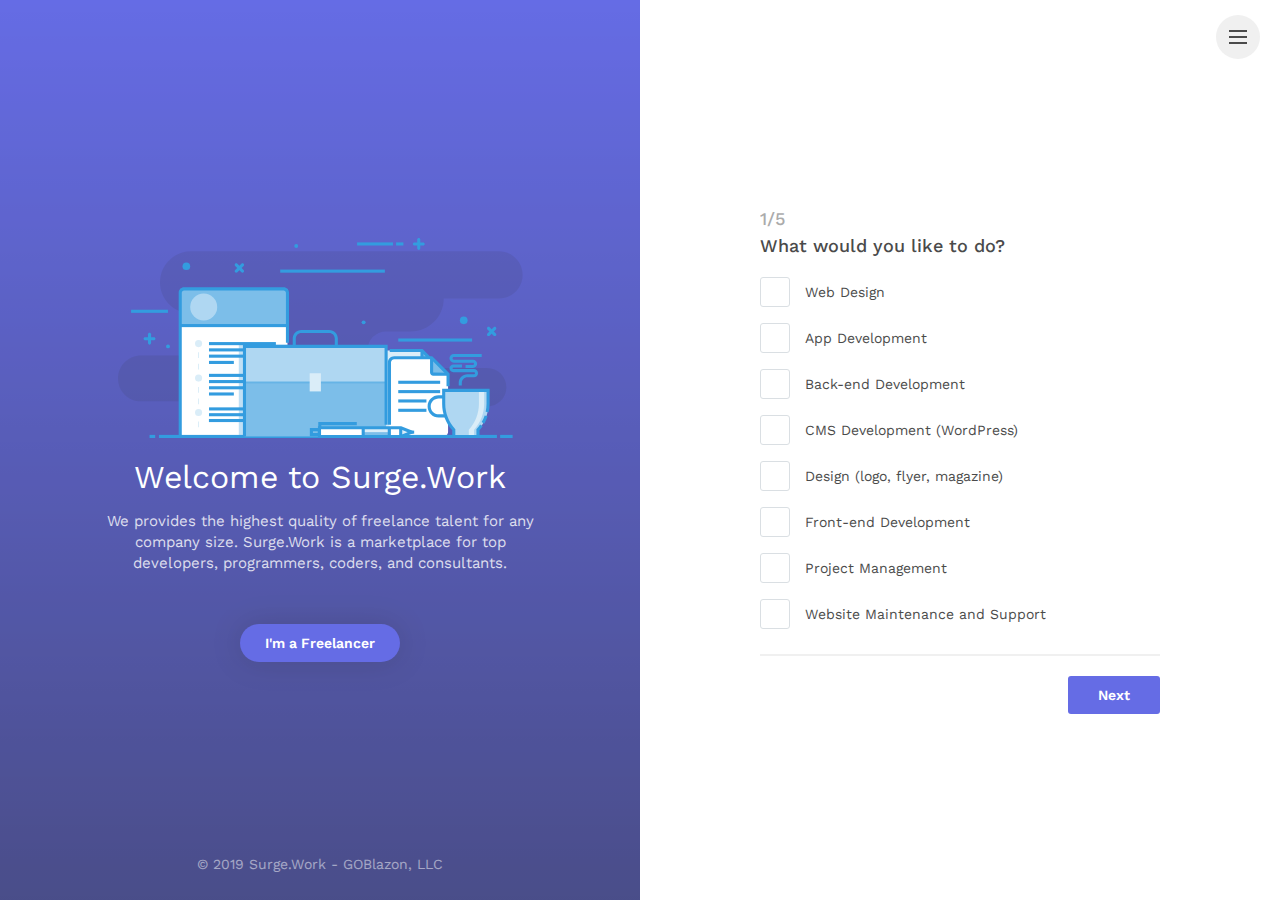
==== commit 5e2c58cb: "mini updates" ====
--- a/public/index.html
+++ b/public/index.html
@@ -21,11 +21,24 @@
     <script defer src="/__/firebase/init.js"></script>
 
     <!-- Favicons-->
-    <link rel="shortcut icon" href="img/favicon.ico" type="image/x-icon">
-    <link rel="apple-touch-icon" type="image/x-icon" href="img/apple-touch-icon-57x57-precomposed.png">
-    <link rel="apple-touch-icon" type="image/x-icon" sizes="72x72" href="img/apple-touch-icon-72x72-precomposed.png">
-    <link rel="apple-touch-icon" type="image/x-icon" sizes="114x114" href="img/apple-touch-icon-114x114-precomposed.png">
-    <link rel="apple-touch-icon" type="image/x-icon" sizes="144x144" href="img/apple-touch-icon-144x144-precomposed.png">
+    <link rel="shortcut icon" href="img/icons/favicon.ico" type="image/x-icon">
+	<link rel="apple-touch-icon" type="image/x-icon" sizes="57x57" href="img/icons/apple-icon-57x57.png">
+	<link rel="apple-touch-icon" type="image/x-icon" sizes="60x60" href="img/icons/apple-icon-60x60.png">
+	<link rel="apple-touch-icon" type="image/x-icon" sizes="72x72" href="img/icons/apple-icon-72x72.png">
+	<link rel="apple-touch-icon" type="image/x-icon" sizes="76x76" href="img/icons/apple-icon-76x76.png">
+	<link rel="apple-touch-icon" type="image/x-icon" sizes="114x114" href="img/icons/apple-icon-114x114.png">
+	<link rel="apple-touch-icon" type="image/x-icon" sizes="120x120" href="img/icons/apple-icon-120x120.png">
+	<link rel="apple-touch-icon" type="image/x-icon" sizes="144x144" href="img/icons/apple-icon-144x144.png">
+	<link rel="apple-touch-icon" type="image/x-icon" sizes="152x152" href="img/icons/apple-icon-152x152.png">
+	<link rel="apple-touch-icon" type="image/x-icon" sizes="180x180" href="img/icons/apple-icon-180x180.png">
+	<link rel="icon" type="image/png" sizes="192x192"  href="img/icons/android-icon-192x192.png">
+	<link rel="icon" type="image/png" sizes="32x32" href="img/icons/favicon-32x32.png">
+	<link rel="icon" type="image/png" sizes="96x96" href="img/icons/favicon-96x96.png">
+	<link rel="icon" type="image/png" sizes="16x16" href="img/icons/favicon-16x16.png">
+	<link rel="manifest" href="img/icons/manifest.json">
+	<meta name="msapplication-TileColor" content="#ffffff">
+	<meta name="msapplication-TileImage" content="img/icons/ms-icon-144x144.png">
+	<meta name="theme-color" content="#ffffff">
 
     <!-- GOOGLE WEB FONT -->
     <link href="https://fonts.googleapis.com/css?family=Work+Sans:400,500,600" rel="stylesheet">
@@ -81,7 +94,7 @@
 					<div>
 						<figure><img src="img/info_graphic_3.svg" alt="" class="img-fluid"></figure>
 						<h2>Welcome to Surge.Work</h2>
-						<p>We provides the highest quality of freelance talent for any company size.  Surge.Work is a marketplace for top developers, programmers, coders, and consultants.</p>
+						<p style="max-width:550px">We provides the highest quality of freelance talent for any company size.  Surge.Work is a marketplace for top developers, programmers, coders, and consultants.</p>
 						<a href="https://goblazon.com/" class="btn_1 rounded" target="_blank">I'm a Freelancer</a>
 						<a href="#start" class="btn_1 rounded mobile_btn">Start Now!</a>
 						</div>
@@ -280,9 +293,12 @@
 	<script src="js/velocity.min.js"></script>
 	<script src="js/functions.js"></script>
 	<script src="js/file-validator.js"></script>
+	
 
 	<!-- Wizard script -->
 	<script src="js/quotation_func.js"></script>
 
+	<script src="js/firebase-freelance.js"></script>
+
 </body>
 </html>